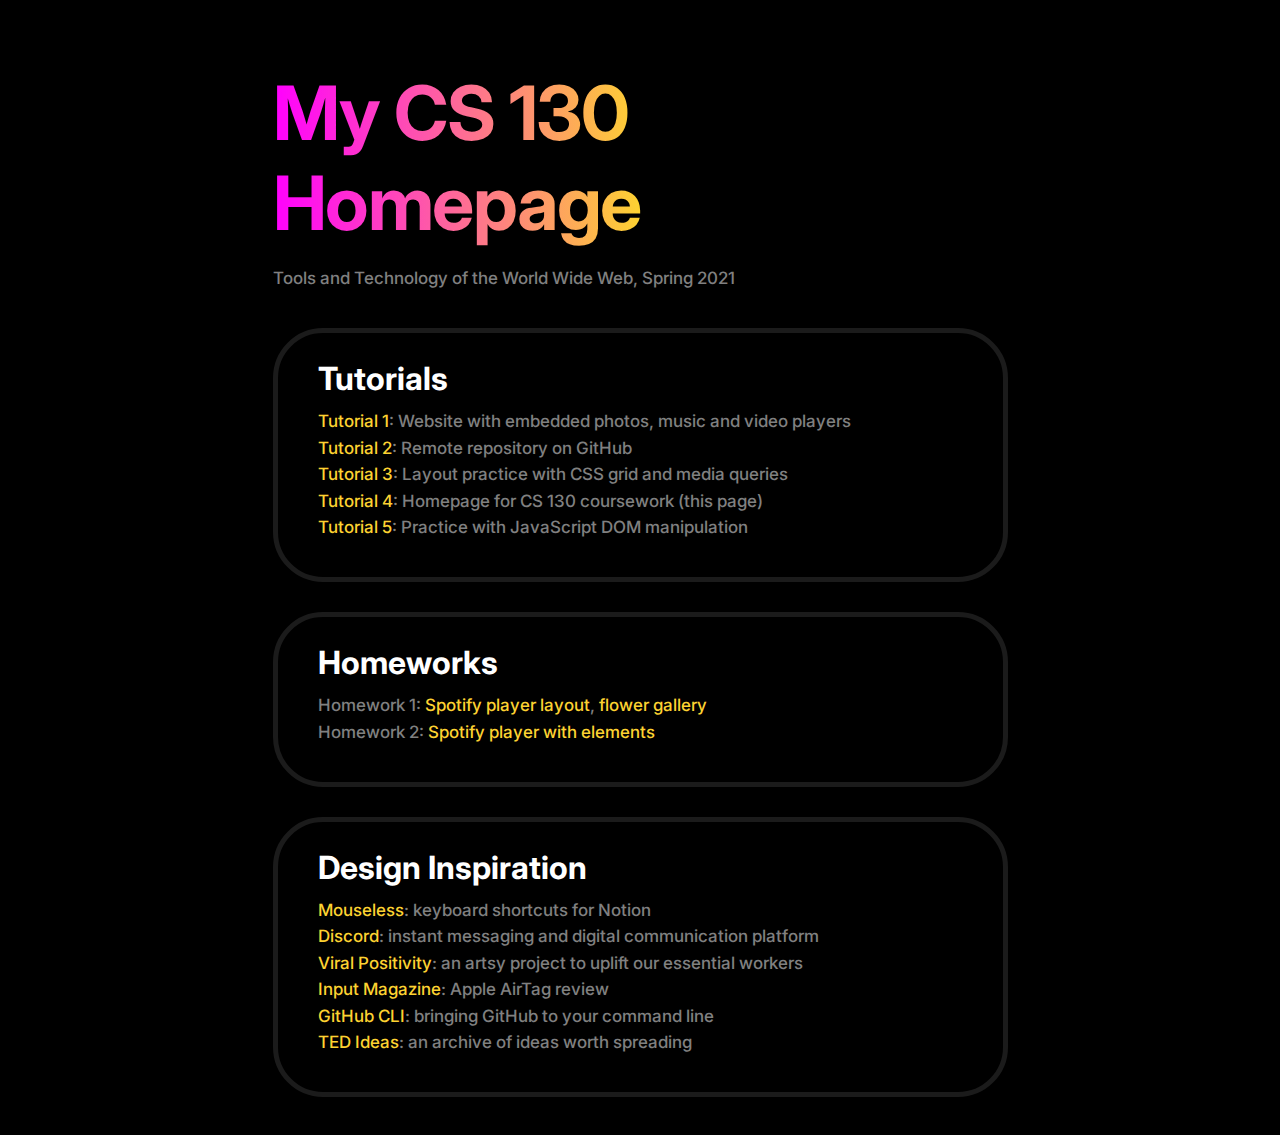
==== index.html @ 503f8360 "fix broken tutorial05 link on homepage" ====
<!DOCTYPE html>
<html lang="en">

<head>
    <meta charset="UTF-8">
    <meta http-equiv="X-UA-Compatible" content="IE=edge">
    <meta name="viewport" content="width=device-width, initial-scale=1.0">
    <title>CS 130 Homepage</title>
    <link rel="stylesheet" href="style.css">
</head>

<body>
    <div class="everything">
        <section id="homepage-header">
            <h1>My CS 130 <br>Homepage</h1>
            <ul style="margin-top: -30px;">
                Tools and Technology of the World Wide Web, Spring 2021
            </ul> 
        </section>
        <main>
            <section id="tutorials">
                <h2>Tutorials</h2>
                <!-- <hr style="background-image: linear-gradient(to right , white, black, black, black, black);"> -->
                <!-- <hr> -->
                <ul>
                    <li><a href="tutorial01/">Tutorial 1</a>: Website with embedded photos, music and video players</li>
                    <li><a href="https://github.com/alfenn/cs130-coursework">Tutorial 2</a>: Remote repository on GitHub</li>
                    <li><a href="tutorial03/">Tutorial 3</a>: Layout practice with CSS grid and media queries</li>
                    <li><a href="https://alfenn.github.io/cs130-coursework/">Tutorial 4</a>: Homepage for CS 130 coursework (this page)</li>
                    <li><a href="tutorial05/listing.html">Tutorial 5</a>: Practice with JavaScript DOM manipulation</li>
                </ul>
            </section>
            <section id="homeworks">
                <h2>Homeworks</h2>
                <!-- <hr style="background-image: linear-gradient(to right , white, black, black, black);"> -->
                <!-- <hr> -->
                <ul>
                    <li>Homework 1: <a href="https://alfenn.github.io/cs130-coursework/hw01/01_cssgrid/">Spotify player layout</a>, <a href="https://alfenn.github.io/cs130-coursework/hw01/02_flexbox/">flower gallery</a></li>
                    <li>Homework 2: <a href="https://alfenn.github.io/cs130-coursework/hw02/">Spotify player with elements</a></li>
                </ul>
            </section>
            <section id="inspiration">
                <h2>Design Inspiration</h2>
                <!-- <hr> -->
                <ul>
                    <li><a href="https://www.mouseless.app/notion-keyboard-shortcuts/">Mouseless</a>: keyboard shortcuts for Notion</li>
                    <li><a href="https://discord.com/inspiration">Discord</a>: instant messaging and digital communication platform</li>
                    <li><a href="https://www.shareviralpositivity.com/">Viral Positivity</a>: an artsy project to uplift our essential workers</li>
                    <li><a href="https://www.inputmag.com/reviews/apple-airtag-review-vs-tile-battery-range-price">Input Magazine</a>: Apple AirTag review</li>
                    <li><a href="https://cli.github.com/">GitHub CLI</a>: bringing GitHub to your command line</li>
                    <li><a href="https://ideas.ted.com/">TED Ideas</a>: an archive of ideas worth spreading</li>
                </ul>
            </section>
        </main>
    </div>
    
</body>

</html>
---- style.css ----
@import url('https://fonts.googleapis.com/css2?family=Inter:wght@100;200;300;400;437;500;600;700;800;900&display=swap');

* {
    box-sizing: border-box;
}

body {
    background: black;
    /* margin: 0px; */
    font-family: Inter, sans-serif;
    color: white;
    font-size: 17px;
    font-weight: 500;
    line-height: 1.2;
}

h1 {
    font-weight: 700;
    /* font-size: 128px; */
    font-size: 75px;
    letter-spacing: -1.5px;
    background: -webkit-linear-gradient(left, magenta, #FDD231,#FDD231);
    -webkit-background-clip: text;
    -webkit-text-fill-color: transparent;
    margin-top: 60px;
    margin-bottom: 50px;
}

h2 {
    font-size: 32px;
    margin-bottom: -4px;
}

ul {
    list-style-type: none;
    padding: 0;
    list-style-position: outside;
    color: gray;
    margin-bottom: 40px;
}

li {
    margin-bottom: 6px;
}

hr {
    margin-top: -21px;
    margin-bottom: 20px;
    height: 2px;
    border: none;
    background-color: rgb(97, 96, 96);
    /* background-image: linear-gradient(to right , white, black, black); */
    border-radius: 5px;
}

a {
    color: #FDD231;
    text-decoration: none;
}

.everything {
    display: grid;
    grid-template-columns: auto 735px auto;
    grid-template-rows: auto auto;
    grid-template-areas: 
        ". head ."
        ". main .";
}

#homepage-header {
    grid-area: head;
}

main {
    grid-area: main;
}

main > section {
    padding-left: 40px;
    padding-right: 40px;
    transition: 1.2s;
    border: solid rgb(27, 27, 27) 5px;
    border-radius: 50px;
    margin-bottom: 30px
}

main > section:hover {
    background-color: rgb(27, 27, 27);
    /* margin-bottom: 50px; */
    /* margin-top: 50px; */
    border: solid magenta 5px;
    border-radius: 40px;
}

main > section#tutorials:hover {
    border: solid magenta 5px;
    /* margin-bottom: 50px; */
    /* margin-top: 0; */
}

@media screen and (max-width: 850px) {
    .everything {
        grid-template-columns: auto 600px auto;
    }
}

::-webkit-scrollbar {
    width: 10px;
}

::-webkit-scrollbar-thumb {
    background-color: gray;
    border-radius: 10px;
}

::-webkit-scrollbar-thumb:hover {
    background-color: rgb(180, 179, 179);
}
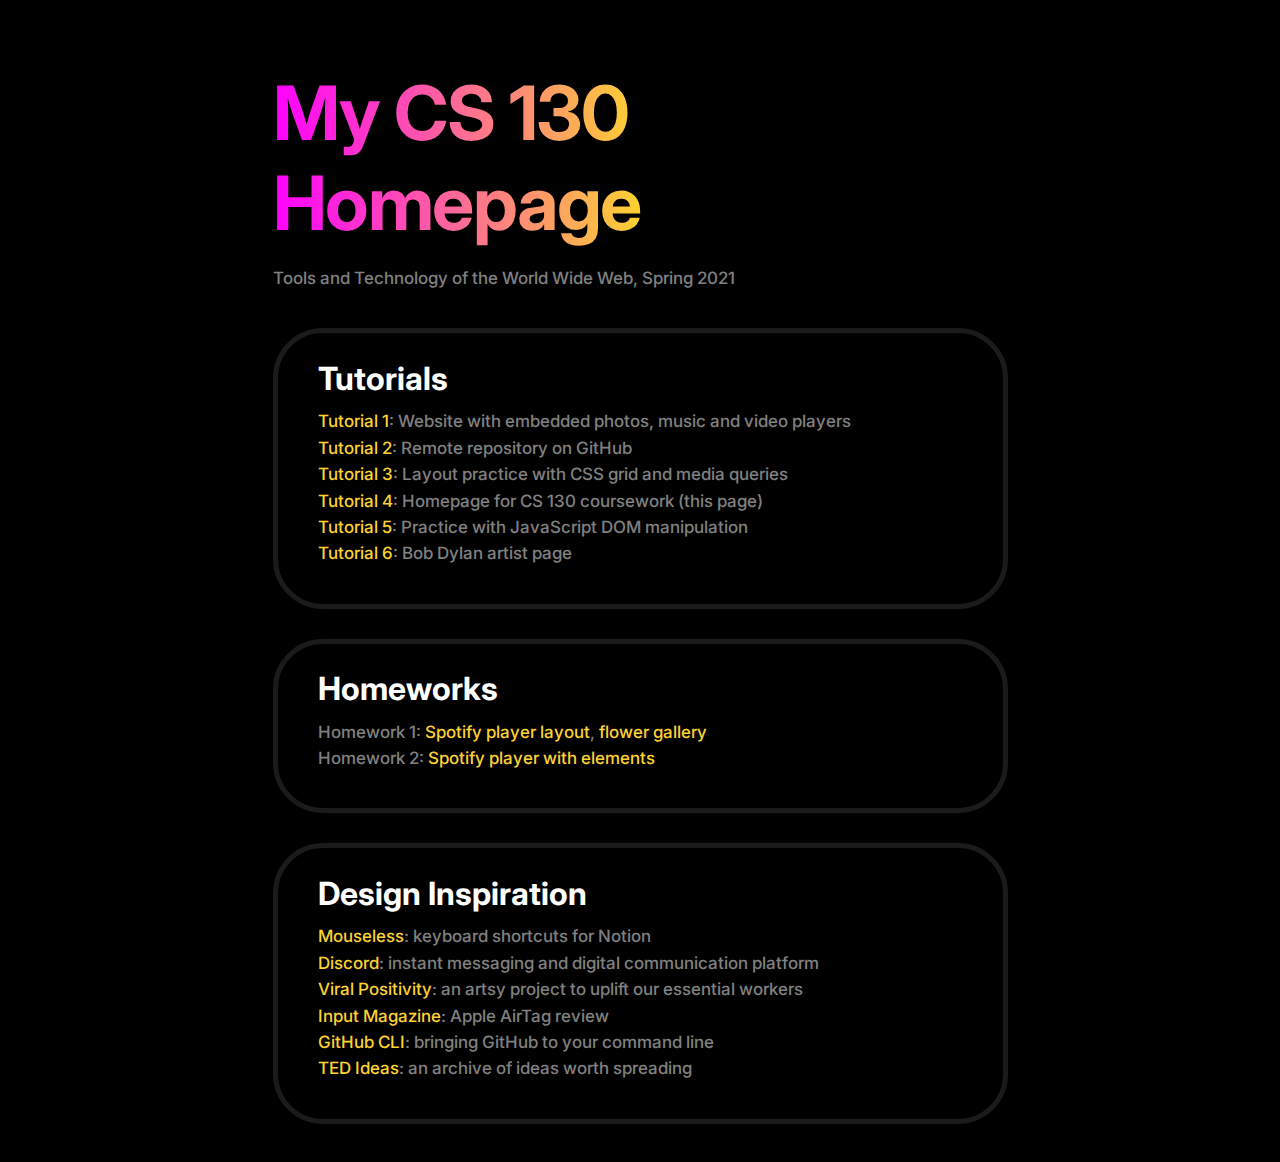
==== commit 75be5c9c: "add tutorial06, update homepage" ====
--- a/index.html
+++ b/index.html
@@ -23,11 +23,12 @@
                 <!-- <hr style="background-image: linear-gradient(to right , white, black, black, black, black);"> -->
                 <!-- <hr> -->
                 <ul>
-                    <li><a href="tutorial01/">Tutorial 1</a>: Website with embedded photos, music and video players</li>
+                    <li><a href="tutorial01">Tutorial 1</a>: Website with embedded photos, music and video players</li>
                     <li><a href="https://github.com/alfenn/cs130-coursework">Tutorial 2</a>: Remote repository on GitHub</li>
-                    <li><a href="tutorial03/">Tutorial 3</a>: Layout practice with CSS grid and media queries</li>
-                    <li><a href="https://alfenn.github.io/cs130-coursework/">Tutorial 4</a>: Homepage for CS 130 coursework (this page)</li>
+                    <li><a href="tutorial03">Tutorial 3</a>: Layout practice with CSS grid and media queries</li>
+                    <li><a href="https://alfenn.github.io/cs130-coursework">Tutorial 4</a>: Homepage for CS 130 coursework (this page)</li>
                     <li><a href="tutorial05/listing.html">Tutorial 5</a>: Practice with JavaScript DOM manipulation</li>
+                    <li><a href="tutorial06">Tutorial 6</a>: Bob Dylan artist page</li>
                 </ul>
             </section>
             <section id="homeworks">
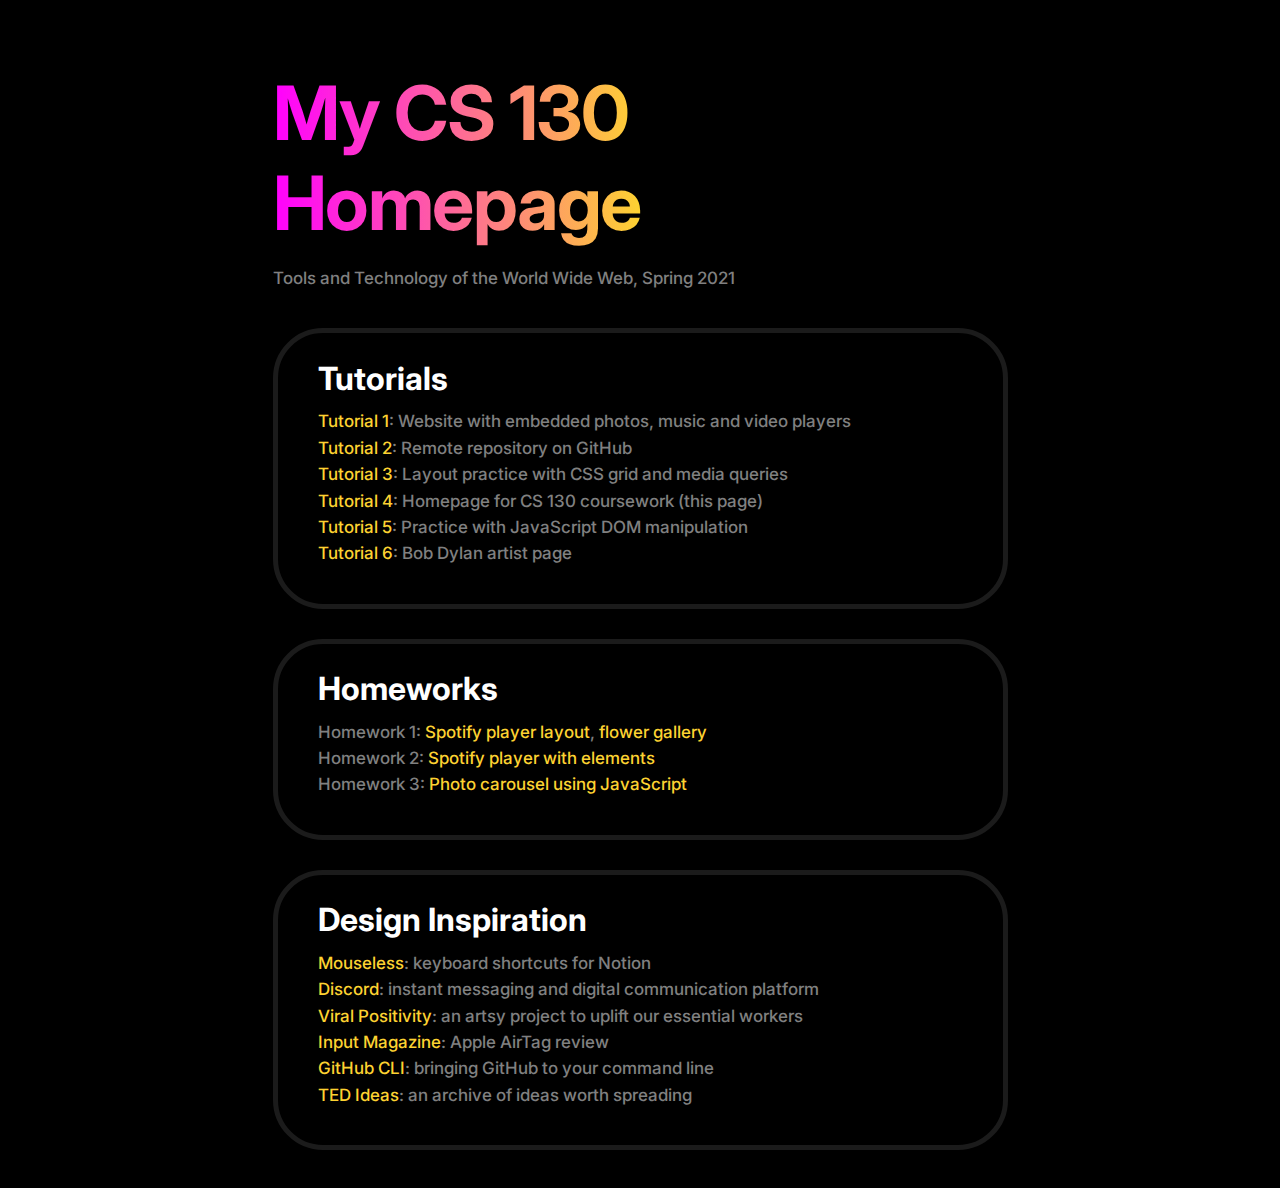
==== commit c75915c3: "update homepage with hw3" ====
--- a/index.html
+++ b/index.html
@@ -38,6 +38,7 @@
                 <ul>
                     <li>Homework 1: <a href="https://alfenn.github.io/cs130-coursework/hw01/01_cssgrid/">Spotify player layout</a>, <a href="https://alfenn.github.io/cs130-coursework/hw01/02_flexbox/">flower gallery</a></li>
                     <li>Homework 2: <a href="https://alfenn.github.io/cs130-coursework/hw02/">Spotify player with elements</a></li>
+                    <li>Homework 3: <a href="https://alfenn.github.io/cs130-coursework/hw03/">Photo carousel using JavaScript</a></li>
                 </ul>
             </section>
             <section id="inspiration">
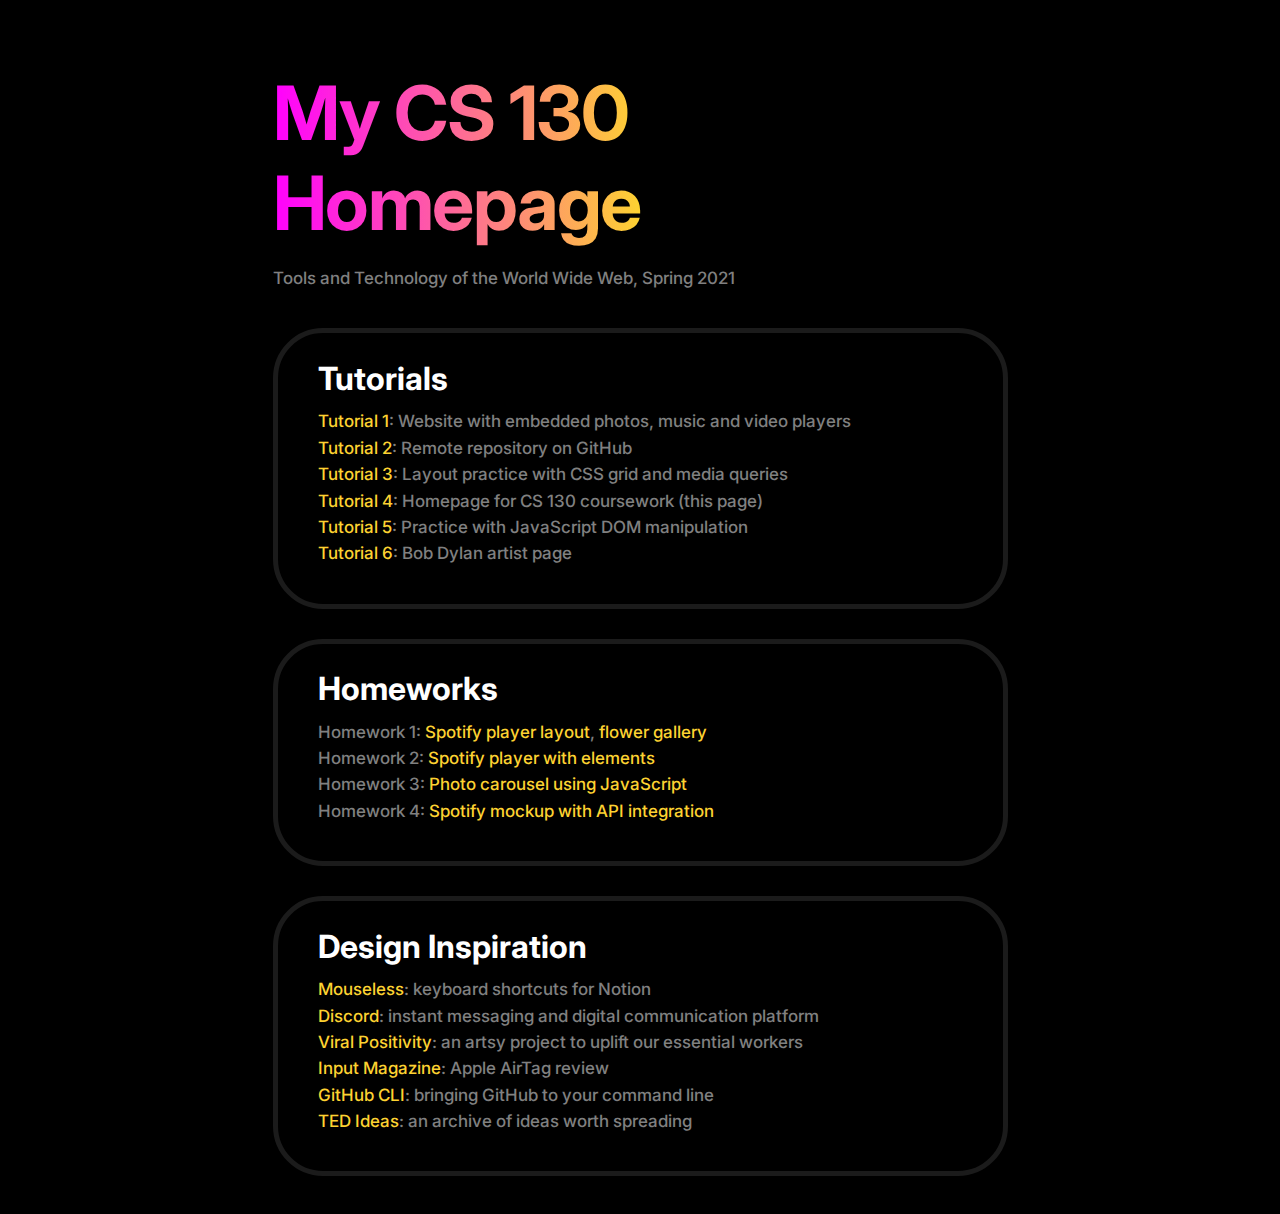
==== commit 650935f3: "add hw04 (incomplete) for tutorial 7" ====
--- a/index.html
+++ b/index.html
@@ -39,6 +39,7 @@
                     <li>Homework 1: <a href="https://alfenn.github.io/cs130-coursework/hw01/01_cssgrid/">Spotify player layout</a>, <a href="https://alfenn.github.io/cs130-coursework/hw01/02_flexbox/">flower gallery</a></li>
                     <li>Homework 2: <a href="https://alfenn.github.io/cs130-coursework/hw02/">Spotify player with elements</a></li>
                     <li>Homework 3: <a href="https://alfenn.github.io/cs130-coursework/hw03/">Photo carousel using JavaScript</a></li>
+                    <li>Homework 4: <a href="https://alfenn.github.io/cs130-coursework/hw04/">Spotify mockup with API integration</a></li>
                 </ul>
             </section>
             <section id="inspiration">
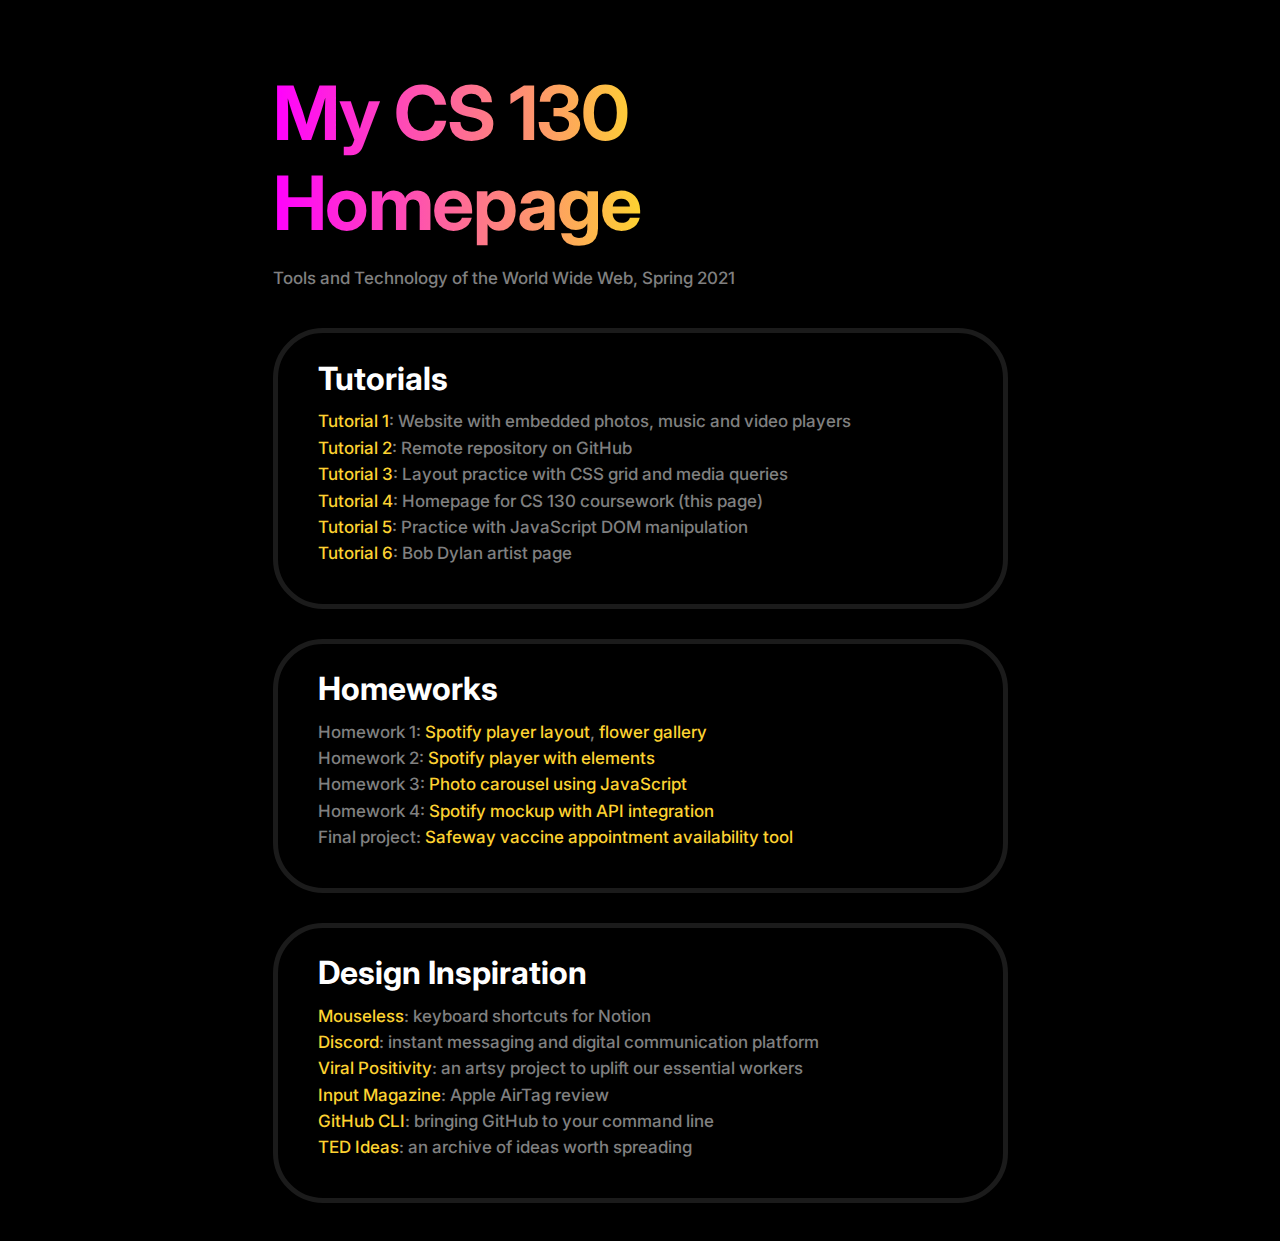
==== commit 74d78272: "update homepage with final project" ====
--- a/index.html
+++ b/index.html
@@ -39,7 +39,8 @@
                     <li>Homework 1: <a href="https://alfenn.github.io/cs130-coursework/hw01/01_cssgrid/">Spotify player layout</a>, <a href="https://alfenn.github.io/cs130-coursework/hw01/02_flexbox/">flower gallery</a></li>
                     <li>Homework 2: <a href="https://alfenn.github.io/cs130-coursework/hw02/">Spotify player with elements</a></li>
                     <li>Homework 3: <a href="https://alfenn.github.io/cs130-coursework/hw03/">Photo carousel using JavaScript</a></li>
-                    <li>Homework 4: <a href="https://alfenn.github.io/cs130-coursework/hw04/">Spotify mockup with API integration</a></li>
+                    <li>Homework 4: <a href="https://alfenn.github.io/cs130-coursework/hw04/your_task/">Spotify mockup with API integration</a></li>
+                    <li>Final project: <a href="https://alfenn.github.io/cs130-coursework/final-project/website/">Safeway vaccine appointment availability tool</a></li>
                 </ul>
             </section>
             <section id="inspiration">
